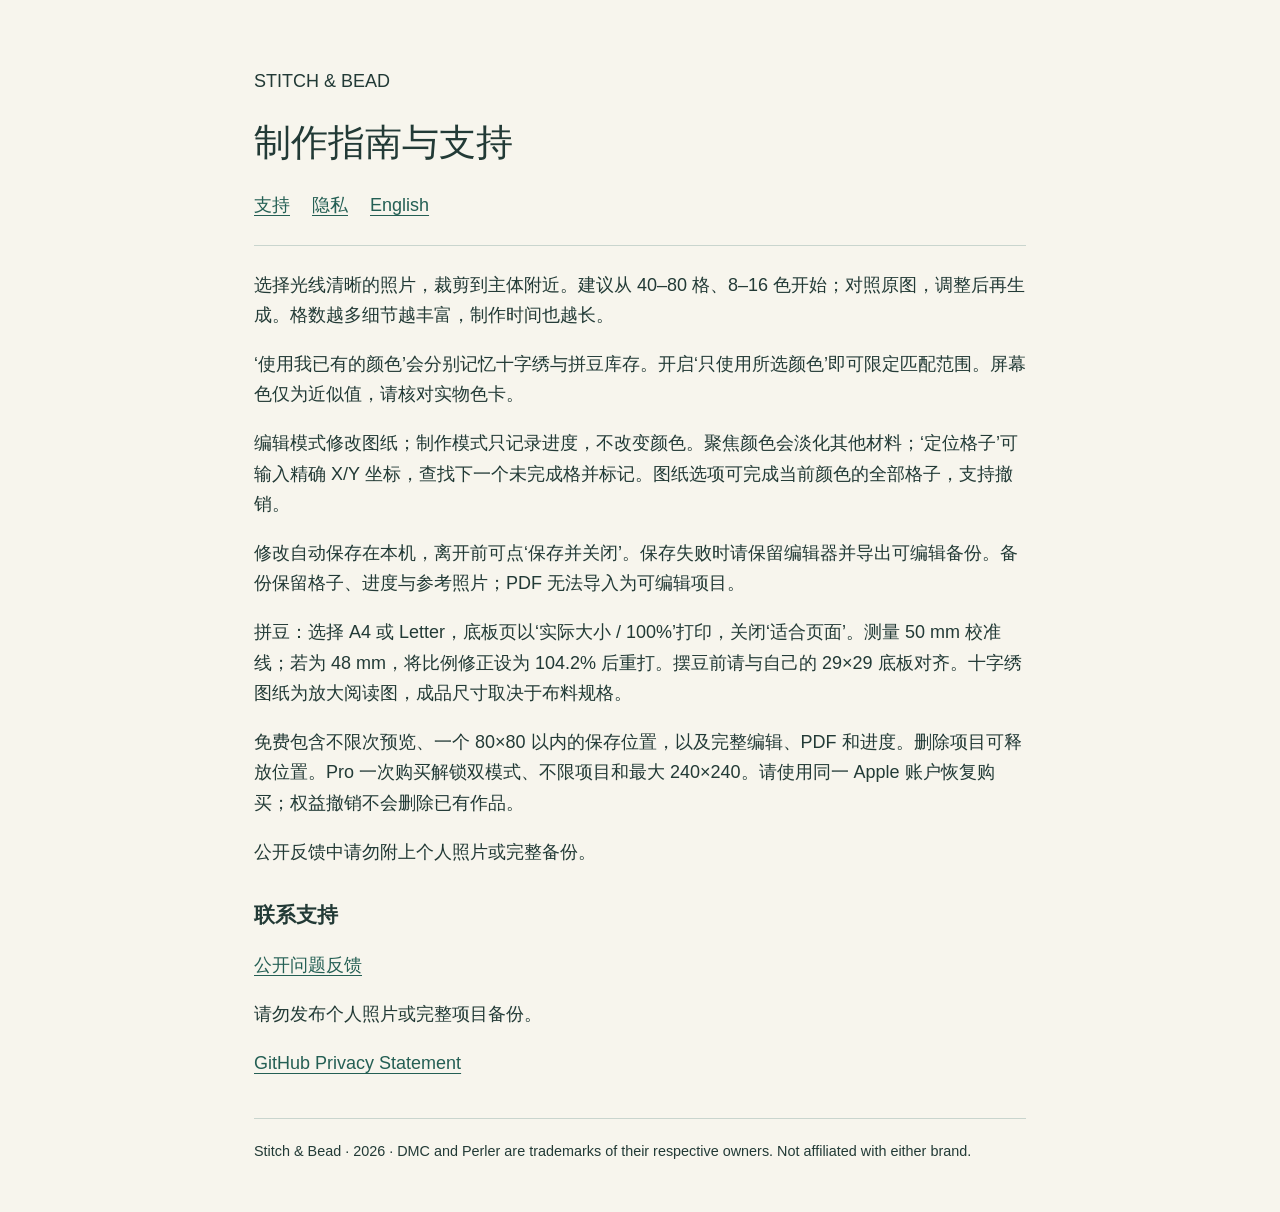
==== support-zh-Hans.html @ e2368814 "Publish Stitch and Bead support and privacy policies" ====
<!doctype html>
<html lang="zh-Hans"><head><meta charset="utf-8"><meta name="viewport" content="width=device-width,initial-scale=1"><title>Stitch &amp; Bead · 制作指南与支持</title><link rel="stylesheet" href="style.css"></head><body><main><header><p>STITCH &amp; BEAD</p><h1>制作指南与支持</h1><nav><a href="support-zh-Hans.html">支持</a><a href="privacy-zh-Hans.html">隐私</a><a href="index.html">English</a></nav></header><p>选择光线清晰的照片，裁剪到主体附近。建议从 40–80 格、8–16 色开始；对照原图，调整后再生成。格数越多细节越丰富，制作时间也越长。</p>
<p>‘使用我已有的颜色’会分别记忆十字绣与拼豆库存。开启‘只使用所选颜色’即可限定匹配范围。屏幕色仅为近似值，请核对实物色卡。</p>
<p>编辑模式修改图纸；制作模式只记录进度，不改变颜色。聚焦颜色会淡化其他材料；‘定位格子’可输入精确 X/Y 坐标，查找下一个未完成格并标记。图纸选项可完成当前颜色的全部格子，支持撤销。</p>
<p>修改自动保存在本机，离开前可点‘保存并关闭’。保存失败时请保留编辑器并导出可编辑备份。备份保留格子、进度与参考照片；PDF 无法导入为可编辑项目。</p>
<p>拼豆：选择 A4 或 Letter，底板页以‘实际大小 / 100%’打印，关闭‘适合页面’。测量 50 mm 校准线；若为 48 mm，将比例修正设为 104.2% 后重打。摆豆前请与自己的 29×29 底板对齐。十字绣图纸为放大阅读图，成品尺寸取决于布料规格。</p>
<p>免费包含不限次预览、一个 80×80 以内的保存位置，以及完整编辑、PDF 和进度。删除项目可释放位置。Pro 一次购买解锁双模式、不限项目和最大 240×240。请使用同一 Apple 账户恢复购买；权益撤销不会删除已有作品。</p>
<p>公开反馈中请勿附上个人照片或完整备份。</p><h2>联系支持</h2><p><a href="https://github.com/wanwanyahoo/stitch-bead-support/issues">公开问题反馈</a></p><p>请勿发布个人照片或完整项目备份。</p><p><a href="https://docs.github.com/en/site-policy/privacy-policies/github-general-privacy-statement">GitHub Privacy Statement</a></p><footer>Stitch &amp; Bead · 2026 · DMC and Perler are trademarks of their respective owners. Not affiliated with either brand.</footer></main></body></html>
---- style.css ----
*{box-sizing:border-box}body{margin:0;background:#f7f5ed;color:#223a36;font:18px/1.7 -apple-system,BlinkMacSystemFont,Segoe UI,sans-serif}main{max-width:820px;margin:auto;padding:48px 24px}header{border-bottom:1px solid #c9d5ce;padding-bottom:24px;margin-bottom:24px}h1{font:normal 2.3rem/1.2 Georgia,serif}h2{font-size:1.3rem;margin-top:30px}a{color:#245f54;text-underline-offset:.2em}nav{display:flex;gap:22px;flex-wrap:wrap}footer{margin-top:40px;border-top:1px solid #c9d5ce;padding-top:20px;font-size:.9rem}p{overflow-wrap:anywhere}@media(max-width:500px){main{padding:28px 20px}h1{font-size:2rem}}
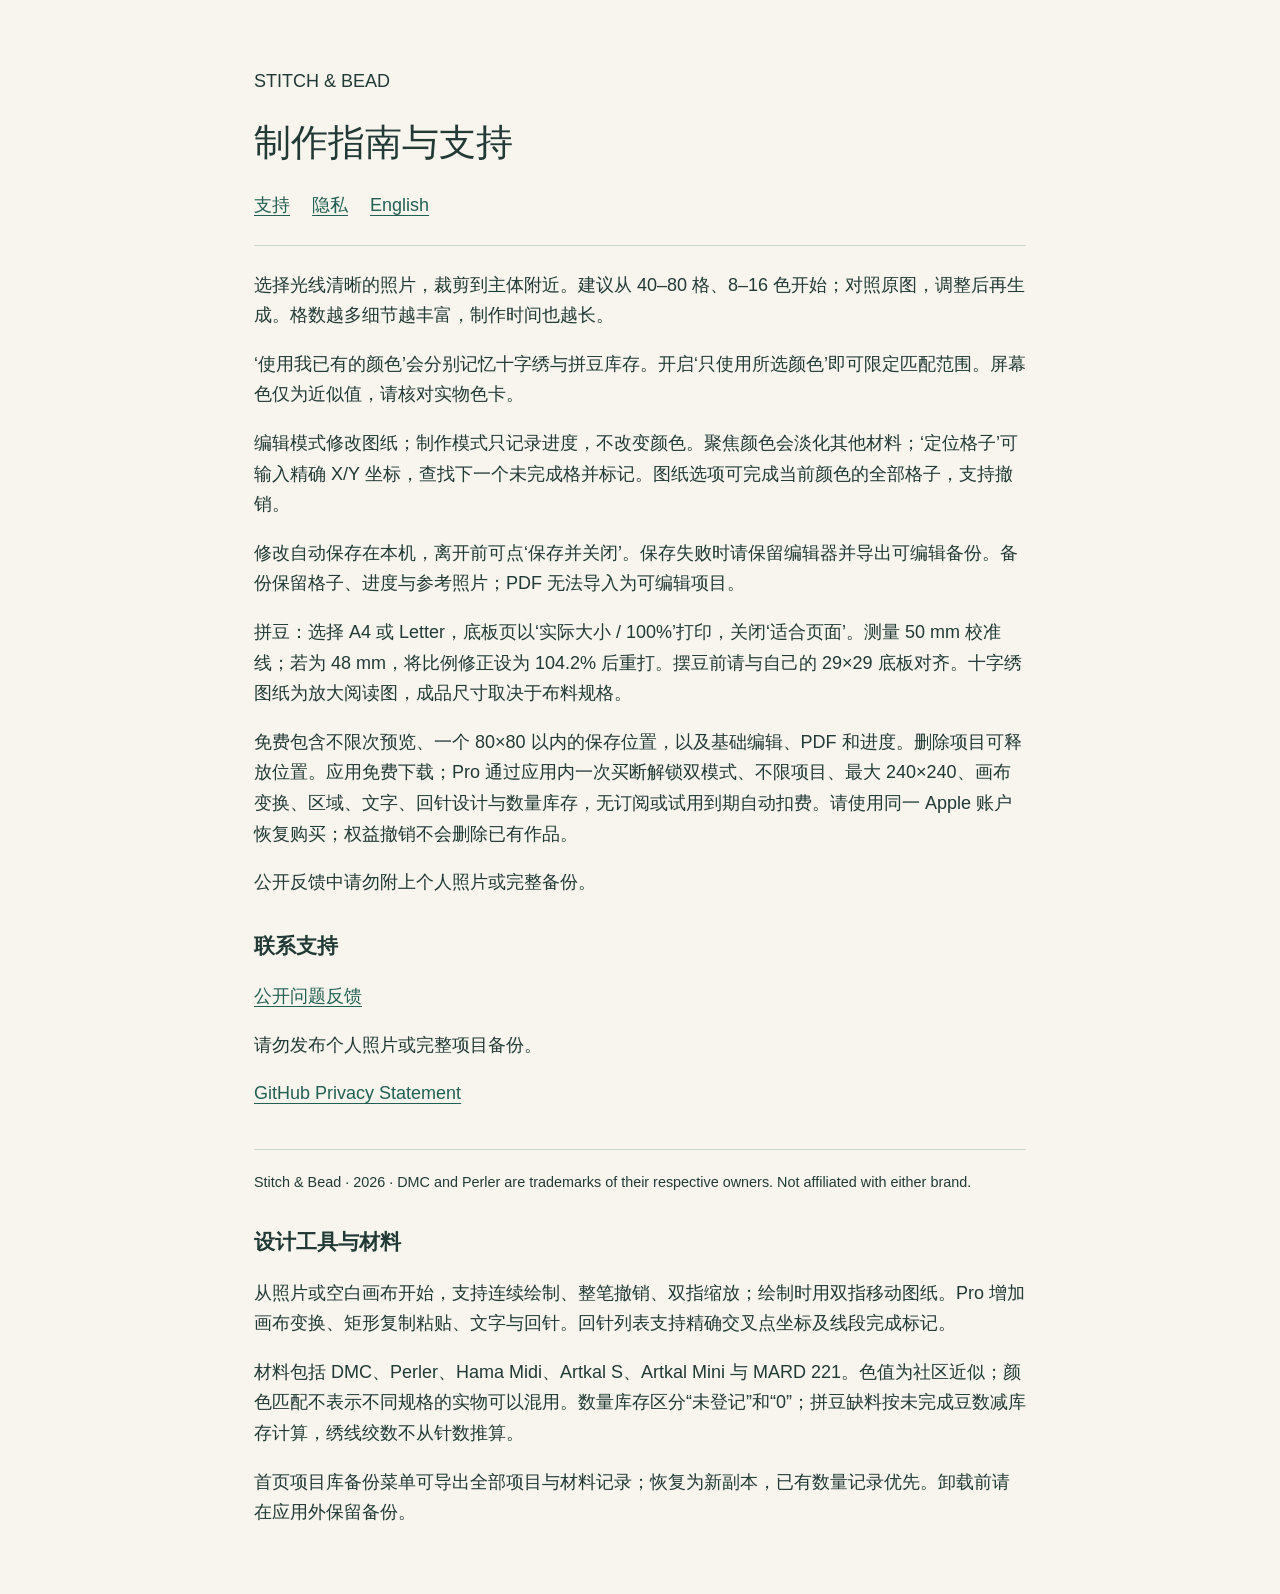
==== commit 3febe707: "Document design tools, materials and library backup" ====
--- a/support-zh-Hans.html
+++ b/support-zh-Hans.html
@@ -4,5 +4,5 @@
 <p>编辑模式修改图纸；制作模式只记录进度，不改变颜色。聚焦颜色会淡化其他材料；‘定位格子’可输入精确 X/Y 坐标，查找下一个未完成格并标记。图纸选项可完成当前颜色的全部格子，支持撤销。</p>
 <p>修改自动保存在本机，离开前可点‘保存并关闭’。保存失败时请保留编辑器并导出可编辑备份。备份保留格子、进度与参考照片；PDF 无法导入为可编辑项目。</p>
 <p>拼豆：选择 A4 或 Letter，底板页以‘实际大小 / 100%’打印，关闭‘适合页面’。测量 50 mm 校准线；若为 48 mm，将比例修正设为 104.2% 后重打。摆豆前请与自己的 29×29 底板对齐。十字绣图纸为放大阅读图，成品尺寸取决于布料规格。</p>
-<p>免费包含不限次预览、一个 80×80 以内的保存位置，以及完整编辑、PDF 和进度。删除项目可释放位置。Pro 一次购买解锁双模式、不限项目和最大 240×240。请使用同一 Apple 账户恢复购买；权益撤销不会删除已有作品。</p>
-<p>公开反馈中请勿附上个人照片或完整备份。</p><h2>联系支持</h2><p><a href="https://github.com/wanwanyahoo/stitch-bead-support/issues">公开问题反馈</a></p><p>请勿发布个人照片或完整项目备份。</p><p><a href="https://docs.github.com/en/site-policy/privacy-policies/github-general-privacy-statement">GitHub Privacy Statement</a></p><footer>Stitch &amp; Bead · 2026 · DMC and Perler are trademarks of their respective owners. Not affiliated with either brand.</footer></main></body></html>
+<p>免费包含不限次预览、一个 80×80 以内的保存位置，以及基础编辑、PDF 和进度。删除项目可释放位置。应用免费下载；Pro 通过应用内一次买断解锁双模式、不限项目、最大 240×240、画布变换、区域、文字、回针设计与数量库存，无订阅或试用到期自动扣费。请使用同一 Apple 账户恢复购买；权益撤销不会删除已有作品。</p>
+<p>公开反馈中请勿附上个人照片或完整备份。</p><h2>联系支持</h2><p><a href="https://github.com/wanwanyahoo/stitch-bead-support/issues">公开问题反馈</a></p><p>请勿发布个人照片或完整项目备份。</p><p><a href="https://docs.github.com/en/site-policy/privacy-policies/github-general-privacy-statement">GitHub Privacy Statement</a></p><footer>Stitch &amp; Bead · 2026 · DMC and Perler are trademarks of their respective owners. Not affiliated with either brand.</footer><h2>设计工具与材料</h2><p>从照片或空白画布开始，支持连续绘制、整笔撤销、双指缩放；绘制时用双指移动图纸。Pro 增加画布变换、矩形复制粘贴、文字与回针。回针列表支持精确交叉点坐标及线段完成标记。</p><p>材料包括 DMC、Perler、Hama Midi、Artkal S、Artkal Mini 与 MARD 221。色值为社区近似；颜色匹配不表示不同规格的实物可以混用。数量库存区分“未登记”和“0”；拼豆缺料按未完成豆数减库存计算，绣线绞数不从针数推算。</p><p>首页项目库备份菜单可导出全部项目与材料记录；恢复为新副本，已有数量记录优先。卸载前请在应用外保留备份。</p></main></body></html>
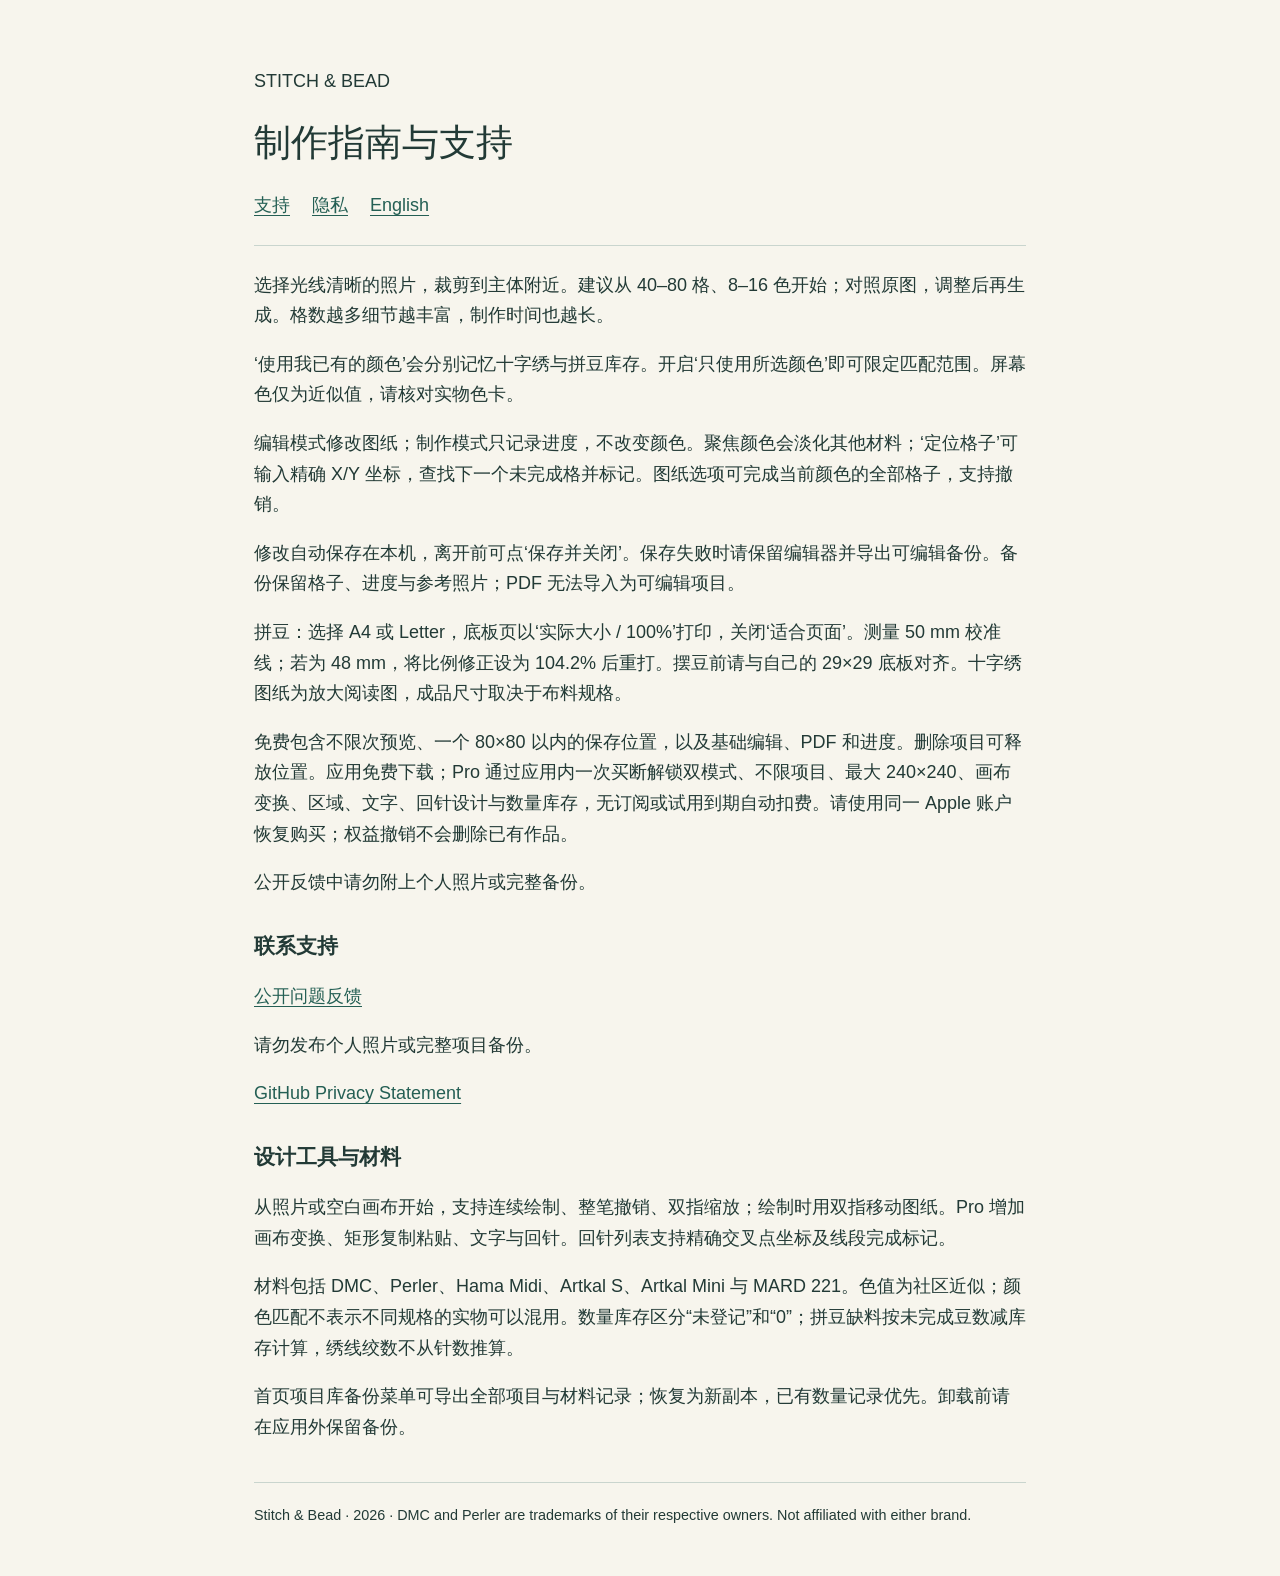
==== commit 7e905a35: "Keep support guide footer after tool instructions" ====
--- a/support-zh-Hans.html
+++ b/support-zh-Hans.html
@@ -5,4 +5,4 @@
 <p>修改自动保存在本机，离开前可点‘保存并关闭’。保存失败时请保留编辑器并导出可编辑备份。备份保留格子、进度与参考照片；PDF 无法导入为可编辑项目。</p>
 <p>拼豆：选择 A4 或 Letter，底板页以‘实际大小 / 100%’打印，关闭‘适合页面’。测量 50 mm 校准线；若为 48 mm，将比例修正设为 104.2% 后重打。摆豆前请与自己的 29×29 底板对齐。十字绣图纸为放大阅读图，成品尺寸取决于布料规格。</p>
 <p>免费包含不限次预览、一个 80×80 以内的保存位置，以及基础编辑、PDF 和进度。删除项目可释放位置。应用免费下载；Pro 通过应用内一次买断解锁双模式、不限项目、最大 240×240、画布变换、区域、文字、回针设计与数量库存，无订阅或试用到期自动扣费。请使用同一 Apple 账户恢复购买；权益撤销不会删除已有作品。</p>
-<p>公开反馈中请勿附上个人照片或完整备份。</p><h2>联系支持</h2><p><a href="https://github.com/wanwanyahoo/stitch-bead-support/issues">公开问题反馈</a></p><p>请勿发布个人照片或完整项目备份。</p><p><a href="https://docs.github.com/en/site-policy/privacy-policies/github-general-privacy-statement">GitHub Privacy Statement</a></p><footer>Stitch &amp; Bead · 2026 · DMC and Perler are trademarks of their respective owners. Not affiliated with either brand.</footer><h2>设计工具与材料</h2><p>从照片或空白画布开始，支持连续绘制、整笔撤销、双指缩放；绘制时用双指移动图纸。Pro 增加画布变换、矩形复制粘贴、文字与回针。回针列表支持精确交叉点坐标及线段完成标记。</p><p>材料包括 DMC、Perler、Hama Midi、Artkal S、Artkal Mini 与 MARD 221。色值为社区近似；颜色匹配不表示不同规格的实物可以混用。数量库存区分“未登记”和“0”；拼豆缺料按未完成豆数减库存计算，绣线绞数不从针数推算。</p><p>首页项目库备份菜单可导出全部项目与材料记录；恢复为新副本，已有数量记录优先。卸载前请在应用外保留备份。</p></main></body></html>
+<p>公开反馈中请勿附上个人照片或完整备份。</p><h2>联系支持</h2><p><a href="https://github.com/wanwanyahoo/stitch-bead-support/issues">公开问题反馈</a></p><p>请勿发布个人照片或完整项目备份。</p><p><a href="https://docs.github.com/en/site-policy/privacy-policies/github-general-privacy-statement">GitHub Privacy Statement</a></p><h2>设计工具与材料</h2><p>从照片或空白画布开始，支持连续绘制、整笔撤销、双指缩放；绘制时用双指移动图纸。Pro 增加画布变换、矩形复制粘贴、文字与回针。回针列表支持精确交叉点坐标及线段完成标记。</p><p>材料包括 DMC、Perler、Hama Midi、Artkal S、Artkal Mini 与 MARD 221。色值为社区近似；颜色匹配不表示不同规格的实物可以混用。数量库存区分“未登记”和“0”；拼豆缺料按未完成豆数减库存计算，绣线绞数不从针数推算。</p><p>首页项目库备份菜单可导出全部项目与材料记录；恢复为新副本，已有数量记录优先。卸载前请在应用外保留备份。</p><footer>Stitch &amp; Bead · 2026 · DMC and Perler are trademarks of their respective owners. Not affiliated with either brand.</footer></main></body></html>
